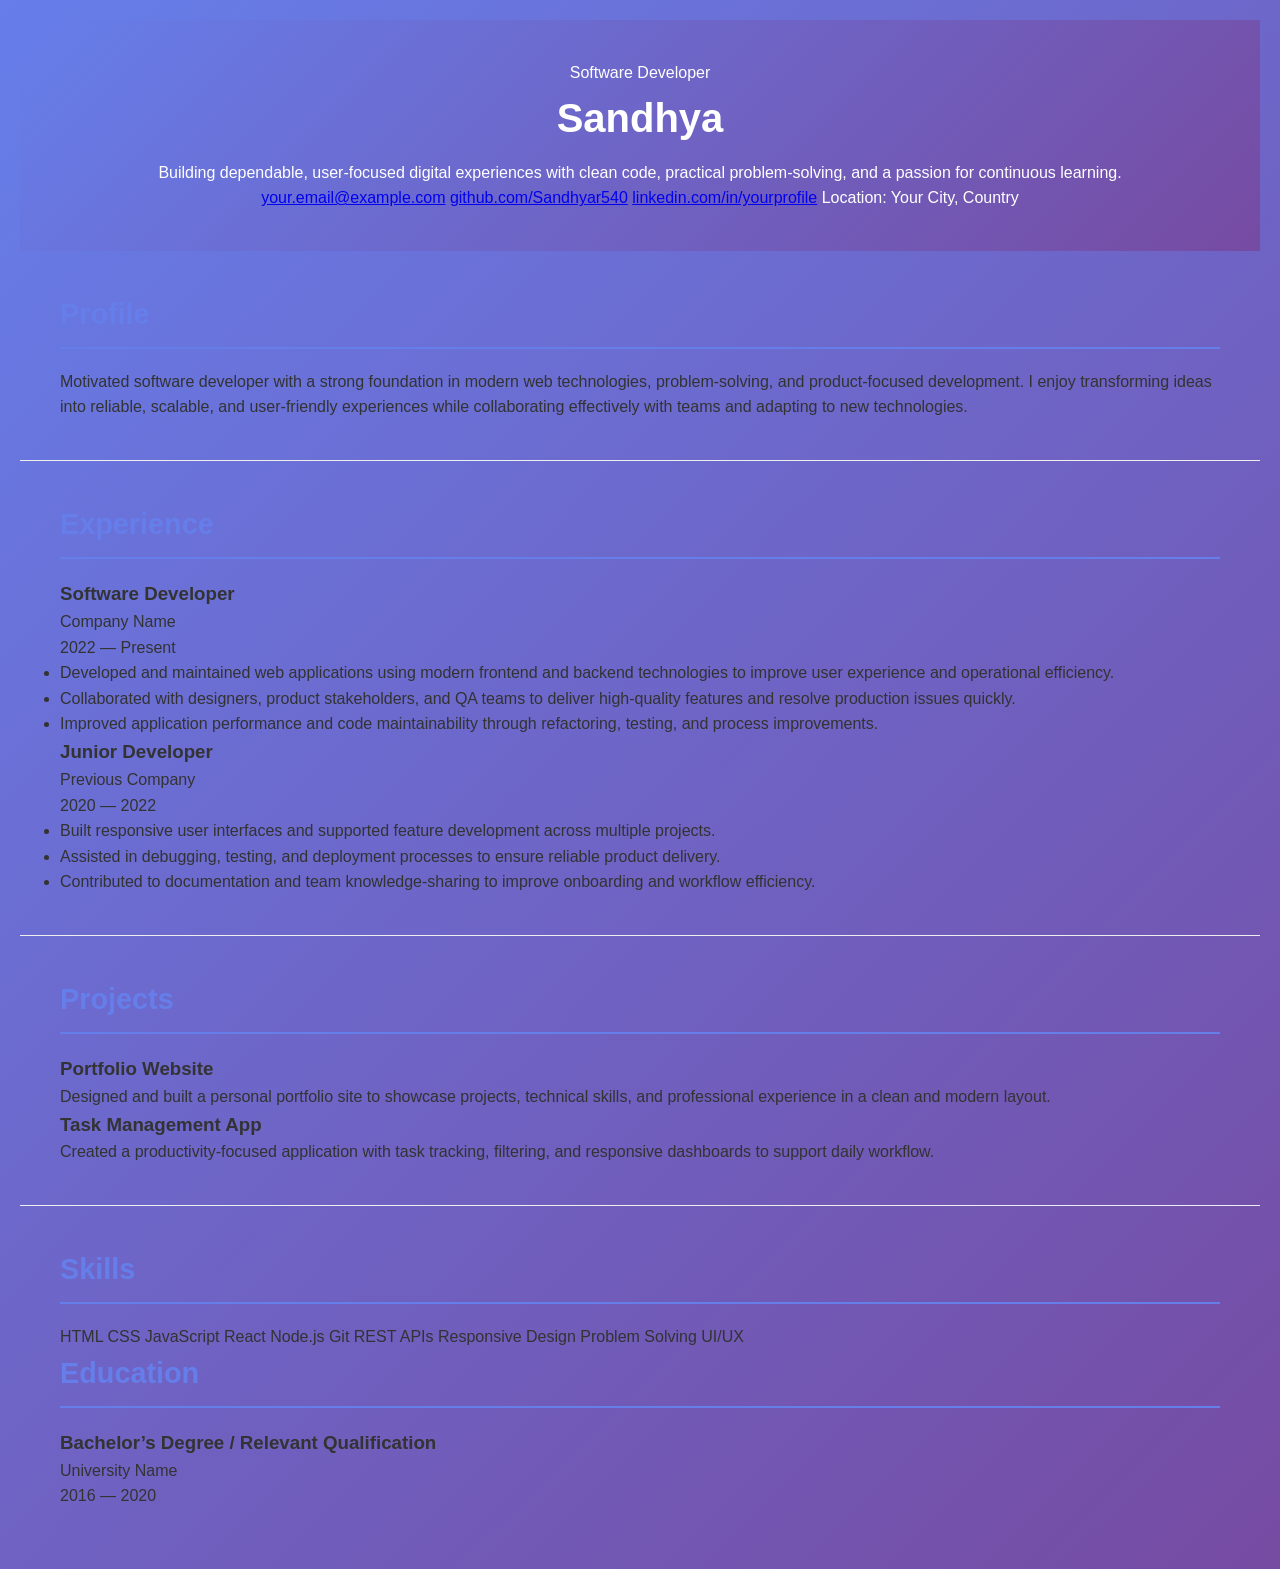
==== index.html @ 4bfd6532 "Create polished GitHub Pages resume homepage" ====
<!DOCTYPE html>
<html lang="en">
  <head>
    <meta charset="UTF-8" />
    <meta name="viewport" content="width=device-width, initial-scale=1.0" />
    <meta
      name="description"
      content="Professional resume for Sandhya - Software Developer"
    />
    <title>Sandhya | Resume</title>
    <link rel="preconnect" href="https://fonts.googleapis.com" />
    <link rel="preconnect" href="https://fonts.gstatic.com" crossorigin />
    <link
      href="https://fonts.googleapis.com/css2?family=Inter:wght@400;500;600;700;800&display=swap"
      rel="stylesheet"
    />
    <link rel="stylesheet" href="styles.css" />
  </head>
  <body>
    <div class="page-shell">
      <header class="hero">
        <div class="hero__content">
          <p class="eyebrow">Software Developer</p>
          <h1>Sandhya</h1>
          <p class="tagline">
            Building dependable, user-focused digital experiences with clean code,
            practical problem-solving, and a passion for continuous learning.
          </p>
        </div>

        <div class="hero__meta">
          <a href="mailto:your.email@example.com">your.email@example.com</a>
          <a href="https://github.com/Sandhyar540" target="_blank" rel="noreferrer">github.com/Sandhyar540</a>
          <a href="https://www.linkedin.com/in/yourprofile" target="_blank" rel="noreferrer">linkedin.com/in/yourprofile</a>
          <span>Location: Your City, Country</span>
        </div>
      </header>

      <main class="resume">
        <section class="section">
          <div class="section__title-wrap">
            <h2>Profile</h2>
          </div>
          <p class="plain-text">
            Motivated software developer with a strong foundation in modern web
            technologies, problem-solving, and product-focused development. I enjoy
            transforming ideas into reliable, scalable, and user-friendly
            experiences while collaborating effectively with teams and adapting to
            new technologies.
          </p>
        </section>

        <section class="section">
          <div class="section__title-wrap">
            <h2>Experience</h2>
          </div>

          <article class="entry">
            <div class="entry__header">
              <div>
                <h3>Software Developer</h3>
                <p class="entry__company">Company Name</p>
              </div>
              <span class="entry__date">2022 — Present</span>
            </div>
            <ul>
              <li>
                Developed and maintained web applications using modern frontend and
                backend technologies to improve user experience and operational
                efficiency.
              </li>
              <li>
                Collaborated with designers, product stakeholders, and QA teams to
                deliver high-quality features and resolve production issues quickly.
              </li>
              <li>
                Improved application performance and code maintainability through
                refactoring, testing, and process improvements.
              </li>
            </ul>
          </article>

          <article class="entry">
            <div class="entry__header">
              <div>
                <h3>Junior Developer</h3>
                <p class="entry__company">Previous Company</p>
              </div>
              <span class="entry__date">2020 — 2022</span>
            </div>
            <ul>
              <li>
                Built responsive user interfaces and supported feature development
                across multiple projects.
              </li>
              <li>
                Assisted in debugging, testing, and deployment processes to ensure
                reliable product delivery.
              </li>
              <li>
                Contributed to documentation and team knowledge-sharing to improve
                onboarding and workflow efficiency.
              </li>
            </ul>
          </article>
        </section>

        <section class="section">
          <div class="section__title-wrap">
            <h2>Projects</h2>
          </div>

          <article class="entry project">
            <div class="entry__header">
              <div>
                <h3>Portfolio Website</h3>
              </div>
            </div>
            <p>
              Designed and built a personal portfolio site to showcase projects,
              technical skills, and professional experience in a clean and modern
              layout.
            </p>
          </article>

          <article class="entry project">
            <div class="entry__header">
              <div>
                <h3>Task Management App</h3>
              </div>
            </div>
            <p>
              Created a productivity-focused application with task tracking,
              filtering, and responsive dashboards to support daily workflow.
            </p>
          </article>
        </section>

        <section class="section two-column">
          <div>
            <div class="section__title-wrap">
              <h2>Skills</h2>
            </div>
            <div class="skill-list">
              <span>HTML</span>
              <span>CSS</span>
              <span>JavaScript</span>
              <span>React</span>
              <span>Node.js</span>
              <span>Git</span>
              <span>REST APIs</span>
              <span>Responsive Design</span>
              <span>Problem Solving</span>
              <span>UI/UX</span>
            </div>
          </div>

          <div>
            <div class="section__title-wrap">
              <h2>Education</h2>
            </div>
            <div class="entry education">
              <h3>Bachelor’s Degree / Relevant Qualification</h3>
              <p class="entry__company">University Name</p>
              <p class="entry__date">2016 — 2020</p>
            </div>
          </div>
        </section>
      </main>
    </div>
  </body>
</html>
---- styles.css ----
/* General Styles */
* {
    margin: 0;
    padding: 0;
    box-sizing: border-box;
}

body {
    font-family: 'Segoe UI', Tahoma, Geneva, Verdana, sans-serif;
    line-height: 1.6;
    color: #333;
    background: linear-gradient(135deg, #667eea 0%, #764ba2 100%);
    min-height: 100vh;
    padding: 20px;
}

.container {
    max-width: 800px;
    margin: 0 auto;
    background: white;
    border-radius: 10px;
    box-shadow: 0 10px 30px rgba(0, 0, 0, 0.3);
    overflow: hidden;
}

/* Header */
header {
    background: linear-gradient(135deg, #667eea 0%, #764ba2 100%);
    color: white;
    padding: 40px;
    text-align: center;
}

header h1 {
    font-size: 2.5em;
    margin-bottom: 10px;
    font-weight: 700;
}

header .subtitle {
    font-size: 1.2em;
    opacity: 0.9;
    margin-bottom: 20px;
}

.contact-info {
    display: flex;
    justify-content: center;
    flex-wrap: wrap;
    gap: 20px;
    font-size: 0.95em;
}

.contact-info p {
    margin: 0;
}

.contact-info a {
    color: white;
    text-decoration: none;
    border-bottom: 1px solid rgba(255, 255, 255, 0.5);
    transition: border-bottom 0.3s;
}

.contact-info a:hover {
    border-bottom: 1px solid white;
}

/* Sections */
.section {
    padding: 40px;
    border-bottom: 1px solid #eee;
}

.section:last-of-type {
    border-bottom: none;
}

.section h2 {
    color: #667eea;
    font-size: 1.8em;
    margin-bottom: 20px;
    padding-bottom: 10px;
    border-bottom: 2px solid #667eea;
}

/* Experience and Education */
.experience-item,
.education-item {
    margin-bottom: 25px;
}

.experience-item h3,
.education-item h3 {
    font-size: 1.3em;
    color: #333;
    margin-bottom: 5px;
}

.company,
.school {
    color: #666;
    font-style: italic;
    margin-bottom: 10px;
}

.experience-item ul {
    margin-left: 20px;
    margin-top: 10px;
}

.experience-item li {
    margin-bottom: 8px;
    color: #555;
}

/* Skills Grid */
.skills-grid {
    display: grid;
    grid-template-columns: repeat(auto-fit, minmax(200px, 1fr));
    gap: 20px;
    margin-top: 20px;
}

.skill {
    background: #f5f5f5;
    padding: 20px;
    border-radius: 8px;
    border-left: 4px solid #667eea;
    transition: transform 0.3s, box-shadow 0.3s;
}

.skill:hover {
    transform: translateY(-5px);
    box-shadow: 0 5px 15px rgba(102, 126, 234, 0.2);
}

.skill h3 {
    color: #667eea;
    font-size: 1.1em;
    margin-bottom: 10px;
}

.skill p {
    color: #666;
    font-size: 0.95em;
}

/* Footer */
footer {
    background: #f5f5f5;
    padding: 20px;
    text-align: center;
    color: #999;
    border-top: 1px solid #eee;
}

/* Responsive Design */
@media (max-width: 600px) {
    header {
        padding: 30px 20px;
    }

    header h1 {
        font-size: 1.8em;
    }

    .contact-info {
        flex-direction: column;
        gap: 10px;
    }

    .section {
        padding: 25px 20px;
    }

    .section h2 {
        font-size: 1.4em;
    }

    .skills-grid {
        grid-template-columns: 1fr;
    }
}
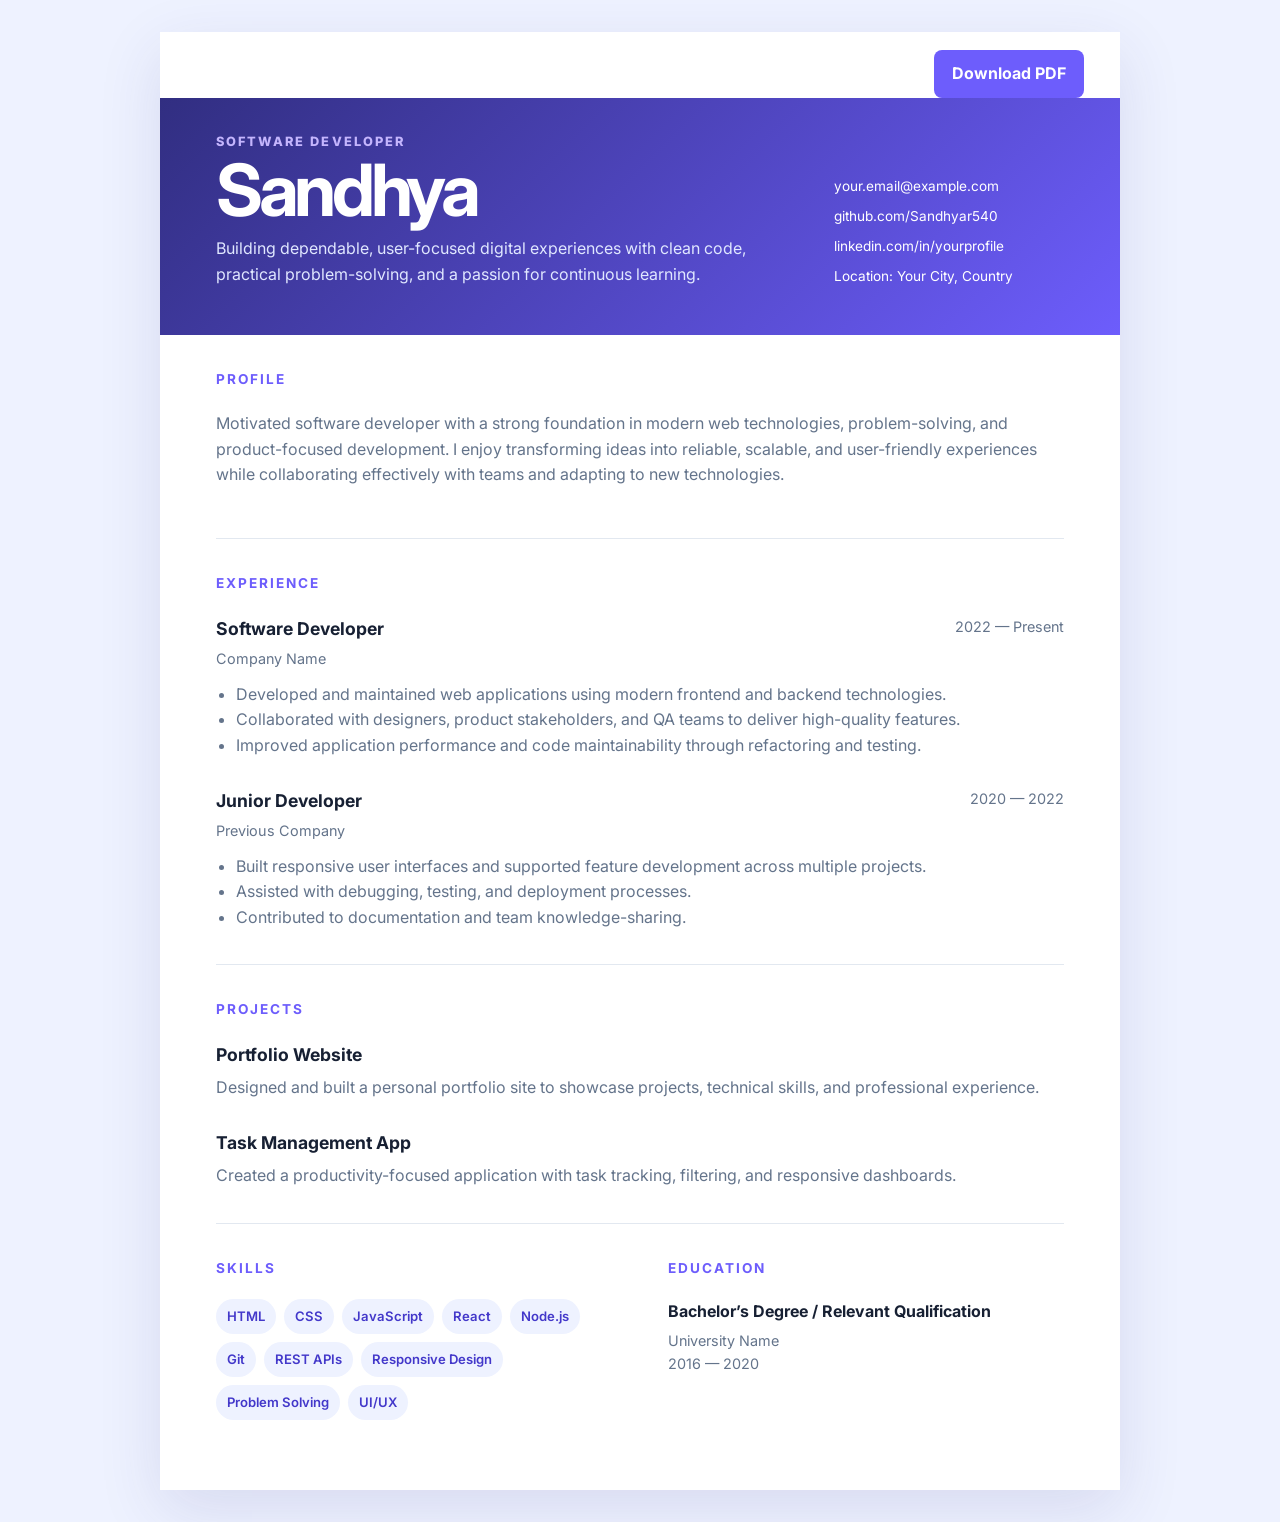
==== commit ecc19fb4: "Add print-to-PDF download button and print stylesheet" ====
--- a/index.html
+++ b/index.html
@@ -3,31 +3,25 @@
   <head>
     <meta charset="UTF-8" />
     <meta name="viewport" content="width=device-width, initial-scale=1.0" />
-    <meta
-      name="description"
-      content="Professional resume for Sandhya - Software Developer"
-    />
+    <meta name="description" content="Professional resume for Sandhya - Software Developer" />
     <title>Sandhya | Resume</title>
     <link rel="preconnect" href="https://fonts.googleapis.com" />
     <link rel="preconnect" href="https://fonts.gstatic.com" crossorigin />
-    <link
-      href="https://fonts.googleapis.com/css2?family=Inter:wght@400;500;600;700;800&display=swap"
-      rel="stylesheet"
-    />
+    <link href="https://fonts.googleapis.com/css2?family=Inter:wght@400;500;600;700;800&display=swap" rel="stylesheet" />
     <link rel="stylesheet" href="styles.css" />
   </head>
   <body>
     <div class="page-shell">
+      <div class="toolbar" aria-label="Resume actions">
+        <button type="button" class="print-button" onclick="window.print()">Download PDF</button>
+      </div>
+
       <header class="hero">
         <div class="hero__content">
           <p class="eyebrow">Software Developer</p>
           <h1>Sandhya</h1>
-          <p class="tagline">
-            Building dependable, user-focused digital experiences with clean code,
-            practical problem-solving, and a passion for continuous learning.
-          </p>
+          <p class="tagline">Building dependable, user-focused digital experiences with clean code, practical problem-solving, and a passion for continuous learning.</p>
         </div>
-
         <div class="hero__meta">
           <a href="mailto:your.email@example.com">your.email@example.com</a>
           <a href="https://github.com/Sandhyar540" target="_blank" rel="noreferrer">github.com/Sandhyar540</a>
@@ -38,133 +32,31 @@
 
       <main class="resume">
         <section class="section">
-          <div class="section__title-wrap">
-            <h2>Profile</h2>
-          </div>
-          <p class="plain-text">
-            Motivated software developer with a strong foundation in modern web
-            technologies, problem-solving, and product-focused development. I enjoy
-            transforming ideas into reliable, scalable, and user-friendly
-            experiences while collaborating effectively with teams and adapting to
-            new technologies.
-          </p>
+          <h2>Profile</h2>
+          <p>Motivated software developer with a strong foundation in modern web technologies, problem-solving, and product-focused development. I enjoy transforming ideas into reliable, scalable, and user-friendly experiences while collaborating effectively with teams and adapting to new technologies.</p>
         </section>
 
         <section class="section">
-          <div class="section__title-wrap">
-            <h2>Experience</h2>
-          </div>
-
+          <h2>Experience</h2>
           <article class="entry">
-            <div class="entry__header">
-              <div>
-                <h3>Software Developer</h3>
-                <p class="entry__company">Company Name</p>
-              </div>
-              <span class="entry__date">2022 — Present</span>
-            </div>
-            <ul>
-              <li>
-                Developed and maintained web applications using modern frontend and
-                backend technologies to improve user experience and operational
-                efficiency.
-              </li>
-              <li>
-                Collaborated with designers, product stakeholders, and QA teams to
-                deliver high-quality features and resolve production issues quickly.
-              </li>
-              <li>
-                Improved application performance and code maintainability through
-                refactoring, testing, and process improvements.
-              </li>
-            </ul>
+            <div class="entry__header"><div><h3>Software Developer</h3><p class="entry__company">Company Name</p></div><span class="entry__date">2022 — Present</span></div>
+            <ul><li>Developed and maintained web applications using modern frontend and backend technologies.</li><li>Collaborated with designers, product stakeholders, and QA teams to deliver high-quality features.</li><li>Improved application performance and code maintainability through refactoring and testing.</li></ul>
           </article>
-
           <article class="entry">
-            <div class="entry__header">
-              <div>
-                <h3>Junior Developer</h3>
-                <p class="entry__company">Previous Company</p>
-              </div>
-              <span class="entry__date">2020 — 2022</span>
-            </div>
-            <ul>
-              <li>
-                Built responsive user interfaces and supported feature development
-                across multiple projects.
-              </li>
-              <li>
-                Assisted in debugging, testing, and deployment processes to ensure
-                reliable product delivery.
-              </li>
-              <li>
-                Contributed to documentation and team knowledge-sharing to improve
-                onboarding and workflow efficiency.
-              </li>
-            </ul>
+            <div class="entry__header"><div><h3>Junior Developer</h3><p class="entry__company">Previous Company</p></div><span class="entry__date">2020 — 2022</span></div>
+            <ul><li>Built responsive user interfaces and supported feature development across multiple projects.</li><li>Assisted with debugging, testing, and deployment processes.</li><li>Contributed to documentation and team knowledge-sharing.</li></ul>
           </article>
         </section>
 
         <section class="section">
-          <div class="section__title-wrap">
-            <h2>Projects</h2>
-          </div>
-
-          <article class="entry project">
-            <div class="entry__header">
-              <div>
-                <h3>Portfolio Website</h3>
-              </div>
-            </div>
-            <p>
-              Designed and built a personal portfolio site to showcase projects,
-              technical skills, and professional experience in a clean and modern
-              layout.
-            </p>
-          </article>
-
-          <article class="entry project">
-            <div class="entry__header">
-              <div>
-                <h3>Task Management App</h3>
-              </div>
-            </div>
-            <p>
-              Created a productivity-focused application with task tracking,
-              filtering, and responsive dashboards to support daily workflow.
-            </p>
-          </article>
+          <h2>Projects</h2>
+          <article class="entry project"><h3>Portfolio Website</h3><p>Designed and built a personal portfolio site to showcase projects, technical skills, and professional experience.</p></article>
+          <article class="entry project"><h3>Task Management App</h3><p>Created a productivity-focused application with task tracking, filtering, and responsive dashboards.</p></article>
         </section>
 
         <section class="section two-column">
-          <div>
-            <div class="section__title-wrap">
-              <h2>Skills</h2>
-            </div>
-            <div class="skill-list">
-              <span>HTML</span>
-              <span>CSS</span>
-              <span>JavaScript</span>
-              <span>React</span>
-              <span>Node.js</span>
-              <span>Git</span>
-              <span>REST APIs</span>
-              <span>Responsive Design</span>
-              <span>Problem Solving</span>
-              <span>UI/UX</span>
-            </div>
-          </div>
-
-          <div>
-            <div class="section__title-wrap">
-              <h2>Education</h2>
-            </div>
-            <div class="entry education">
-              <h3>Bachelor’s Degree / Relevant Qualification</h3>
-              <p class="entry__company">University Name</p>
-              <p class="entry__date">2016 — 2020</p>
-            </div>
-          </div>
+          <div><h2>Skills</h2><div class="skill-list"><span>HTML</span><span>CSS</span><span>JavaScript</span><span>React</span><span>Node.js</span><span>Git</span><span>REST APIs</span><span>Responsive Design</span><span>Problem Solving</span><span>UI/UX</span></div></div>
+          <div><h2>Education</h2><div class="entry education"><h3>Bachelor’s Degree / Relevant Qualification</h3><p class="entry__company">University Name</p><p class="entry__date">2016 — 2020</p></div></div>
         </section>
       </main>
     </div>
--- a/styles.css
+++ b/styles.css
@@ -1,184 +1,31 @@
-/* General Styles */
-* {
-    margin: 0;
-    padding: 0;
-    box-sizing: border-box;
-}
-
-body {
-    font-family: 'Segoe UI', Tahoma, Geneva, Verdana, sans-serif;
-    line-height: 1.6;
-    color: #333;
-    background: linear-gradient(135deg, #667eea 0%, #764ba2 100%);
-    min-height: 100vh;
-    padding: 20px;
-}
-
-.container {
-    max-width: 800px;
-    margin: 0 auto;
-    background: white;
-    border-radius: 10px;
-    box-shadow: 0 10px 30px rgba(0, 0, 0, 0.3);
-    overflow: hidden;
-}
-
-/* Header */
-header {
-    background: linear-gradient(135deg, #667eea 0%, #764ba2 100%);
-    color: white;
-    padding: 40px;
-    text-align: center;
-}
-
-header h1 {
-    font-size: 2.5em;
-    margin-bottom: 10px;
-    font-weight: 700;
-}
-
-header .subtitle {
-    font-size: 1.2em;
-    opacity: 0.9;
-    margin-bottom: 20px;
-}
-
-.contact-info {
-    display: flex;
-    justify-content: center;
-    flex-wrap: wrap;
-    gap: 20px;
-    font-size: 0.95em;
-}
-
-.contact-info p {
-    margin: 0;
-}
-
-.contact-info a {
-    color: white;
-    text-decoration: none;
-    border-bottom: 1px solid rgba(255, 255, 255, 0.5);
-    transition: border-bottom 0.3s;
-}
-
-.contact-info a:hover {
-    border-bottom: 1px solid white;
-}
-
-/* Sections */
-.section {
-    padding: 40px;
-    border-bottom: 1px solid #eee;
-}
-
-.section:last-of-type {
-    border-bottom: none;
-}
-
-.section h2 {
-    color: #667eea;
-    font-size: 1.8em;
-    margin-bottom: 20px;
-    padding-bottom: 10px;
-    border-bottom: 2px solid #667eea;
-}
-
-/* Experience and Education */
-.experience-item,
-.education-item {
-    margin-bottom: 25px;
-}
-
-.experience-item h3,
-.education-item h3 {
-    font-size: 1.3em;
-    color: #333;
-    margin-bottom: 5px;
-}
-
-.company,
-.school {
-    color: #666;
-    font-style: italic;
-    margin-bottom: 10px;
-}
-
-.experience-item ul {
-    margin-left: 20px;
-    margin-top: 10px;
-}
-
-.experience-item li {
-    margin-bottom: 8px;
-    color: #555;
-}
-
-/* Skills Grid */
-.skills-grid {
-    display: grid;
-    grid-template-columns: repeat(auto-fit, minmax(200px, 1fr));
-    gap: 20px;
-    margin-top: 20px;
-}
-
-.skill {
-    background: #f5f5f5;
-    padding: 20px;
-    border-radius: 8px;
-    border-left: 4px solid #667eea;
-    transition: transform 0.3s, box-shadow 0.3s;
-}
-
-.skill:hover {
-    transform: translateY(-5px);
-    box-shadow: 0 5px 15px rgba(102, 126, 234, 0.2);
-}
-
-.skill h3 {
-    color: #667eea;
-    font-size: 1.1em;
-    margin-bottom: 10px;
-}
-
-.skill p {
-    color: #666;
-    font-size: 0.95em;
-}
-
-/* Footer */
-footer {
-    background: #f5f5f5;
-    padding: 20px;
-    text-align: center;
-    color: #999;
-    border-top: 1px solid #eee;
-}
-
-/* Responsive Design */
-@media (max-width: 600px) {
-    header {
-        padding: 30px 20px;
-    }
-
-    header h1 {
-        font-size: 1.8em;
-    }
-
-    .contact-info {
-        flex-direction: column;
-        gap: 10px;
-    }
-
-    .section {
-        padding: 25px 20px;
-    }
-
-    .section h2 {
-        font-size: 1.4em;
-    }
-
-    .skills-grid {
-        grid-template-columns: 1fr;
-    }
-}
+* { box-sizing: border-box; }
+:root { --ink: #172033; --muted: #64748b; --accent: #6d5dfc; --line: #e2e8f0; }
+body { margin: 0; padding: 32px 16px; color: var(--ink); background: #eef2ff; font-family: Inter, Arial, sans-serif; line-height: 1.6; }
+.page-shell { max-width: 960px; margin: auto; background: #fff; box-shadow: 0 20px 60px #312e811f; }
+.toolbar { display: flex; justify-content: flex-end; padding: 18px 36px 0; }
+.print-button { border: 0; border-radius: 8px; padding: 11px 18px; color: #fff; background: var(--accent); font: inherit; font-weight: 700; cursor: pointer; }
+.print-button:hover { background: #5848e8; }
+.hero { display: flex; justify-content: space-between; gap: 32px; padding: 34px 56px 48px; color: #fff; background: linear-gradient(135deg, #312e81, #6d5dfc); }
+.hero h1 { margin: 2px 0 10px; font-size: clamp(2.4rem, 7vw, 4.5rem); line-height: 1; letter-spacing: -.06em; }
+.eyebrow { margin: 0; color: #c4b5fd; font-size: .8rem; font-weight: 800; letter-spacing: .16em; text-transform: uppercase; }
+.tagline { max-width: 570px; margin: 0; color: #e0e7ff; }
+.hero__meta { display: grid; align-content: end; gap: 8px; min-width: 230px; font-size: .85rem; }
+.hero__meta a { color: #fff; text-decoration: none; }
+.resume { padding: 0 56px 36px; }
+.section { padding: 34px 0; border-bottom: 1px solid var(--line); }
+.section h2 { margin: 0 0 20px; color: var(--accent); font-size: .85rem; letter-spacing: .15em; text-transform: uppercase; }
+.section p { color: var(--muted); }
+.entry { margin: 0 0 28px; }
+.entry:last-child { margin-bottom: 0; }
+.entry__header { display: flex; justify-content: space-between; gap: 20px; }
+.entry h3 { margin: 0 0 4px; font-size: 1.1rem; }
+.entry__company, .entry__date { margin: 0; color: var(--muted); font-size: .9rem; }
+.entry__date { white-space: nowrap; }
+.entry ul { margin: 12px 0 0; padding-left: 20px; color: var(--muted); }
+.project p { margin: 6px 0 0; }
+.two-column { display: grid; grid-template-columns: 1fr 1fr; gap: 56px; border-bottom: 0; }
+.skill-list { display: flex; flex-wrap: wrap; gap: 8px; }
+.skill-list span { padding: 7px 11px; border-radius: 999px; color: #4338ca; background: #eef2ff; font-size: .82rem; font-weight: 600; }
+.education h3 { font-size: 1rem; }
+@media (max-width: 680px) { body { padding: 0; } .toolbar { padding: 16px 20px 0; } .hero { display: block; padding: 28px 20px 36px; } .hero__meta { margin-top: 24px; } .resume { padding: 0 20px 24px; } .two-column { grid-template-columns: 1fr; gap: 28px; } .entry__header { display: block; } .entry__date { display: block; margin-top: 4px; } }
+@media print { body { padding: 0; background: #fff; } .page-shell { box-shadow: none; max-width: none; } .toolbar { display: none; } .hero { padding-top: 34px; } a { color: inherit; text-decoration: none; } }
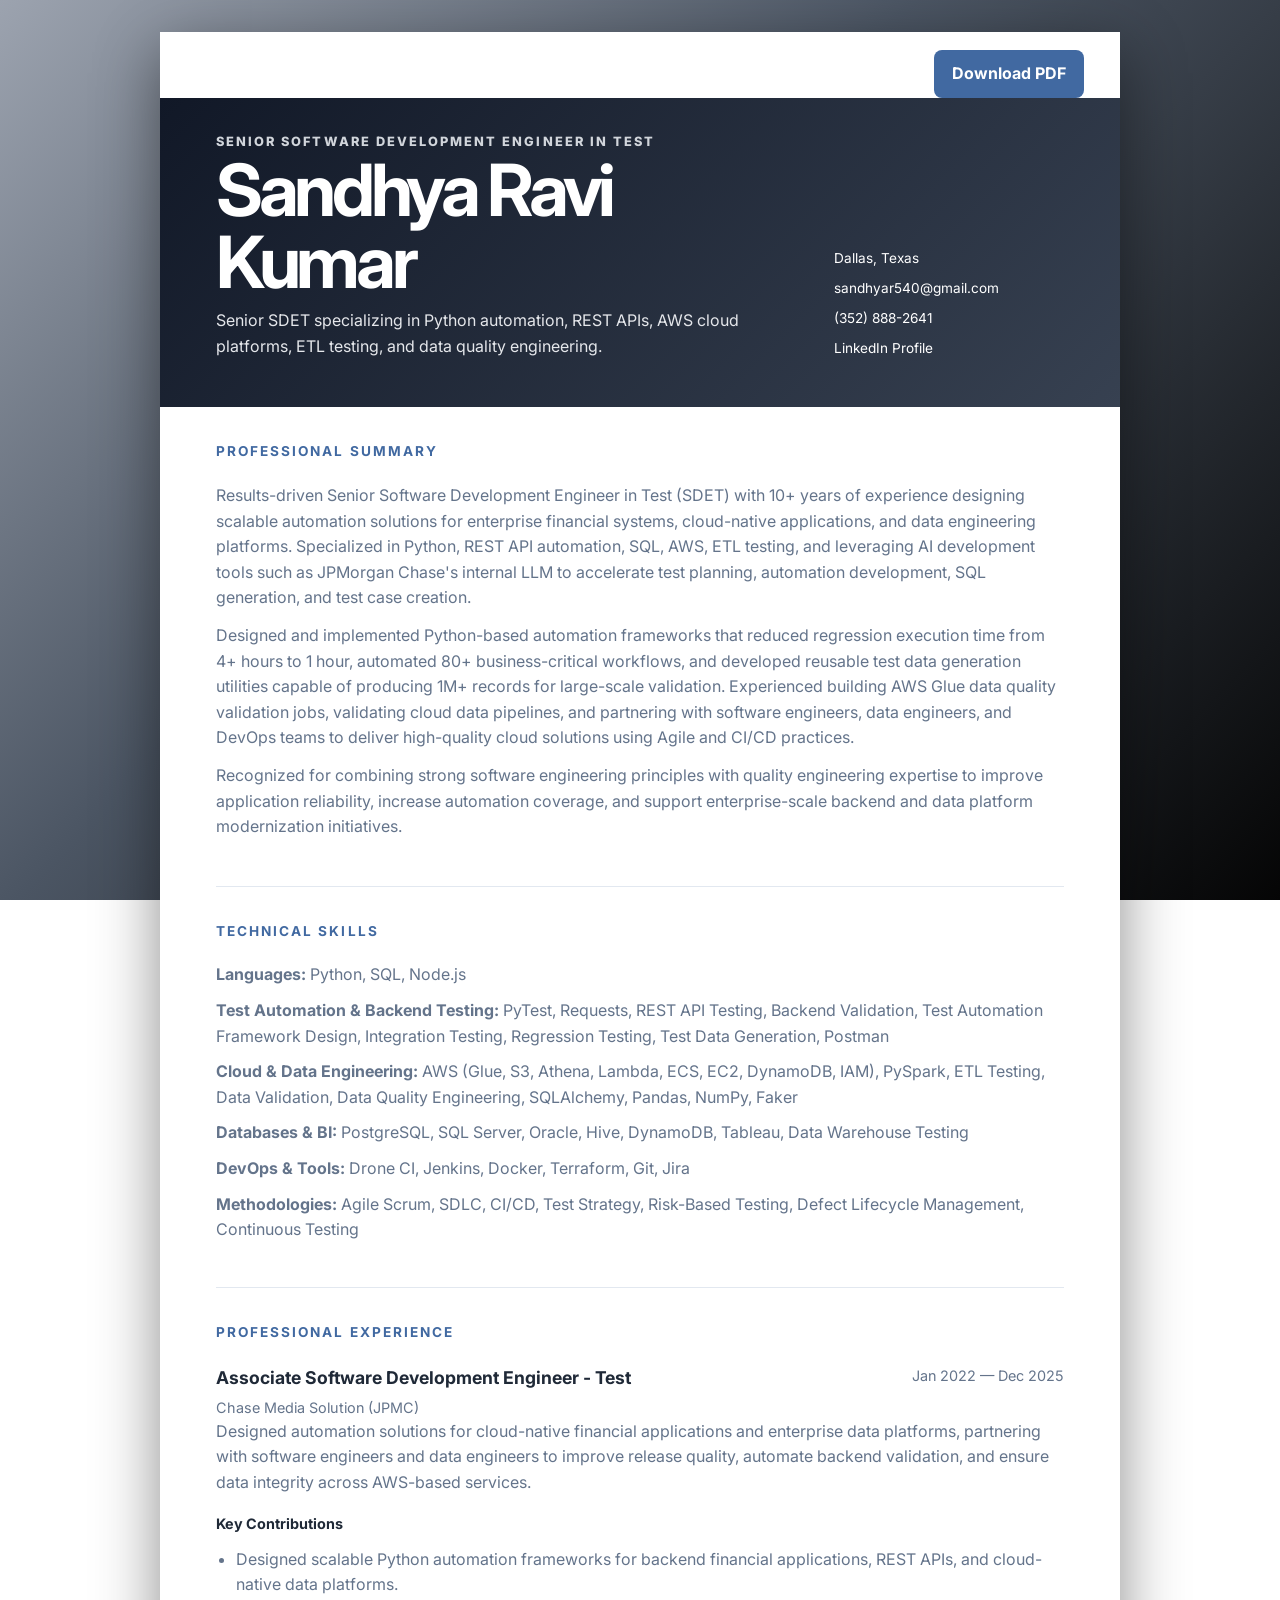
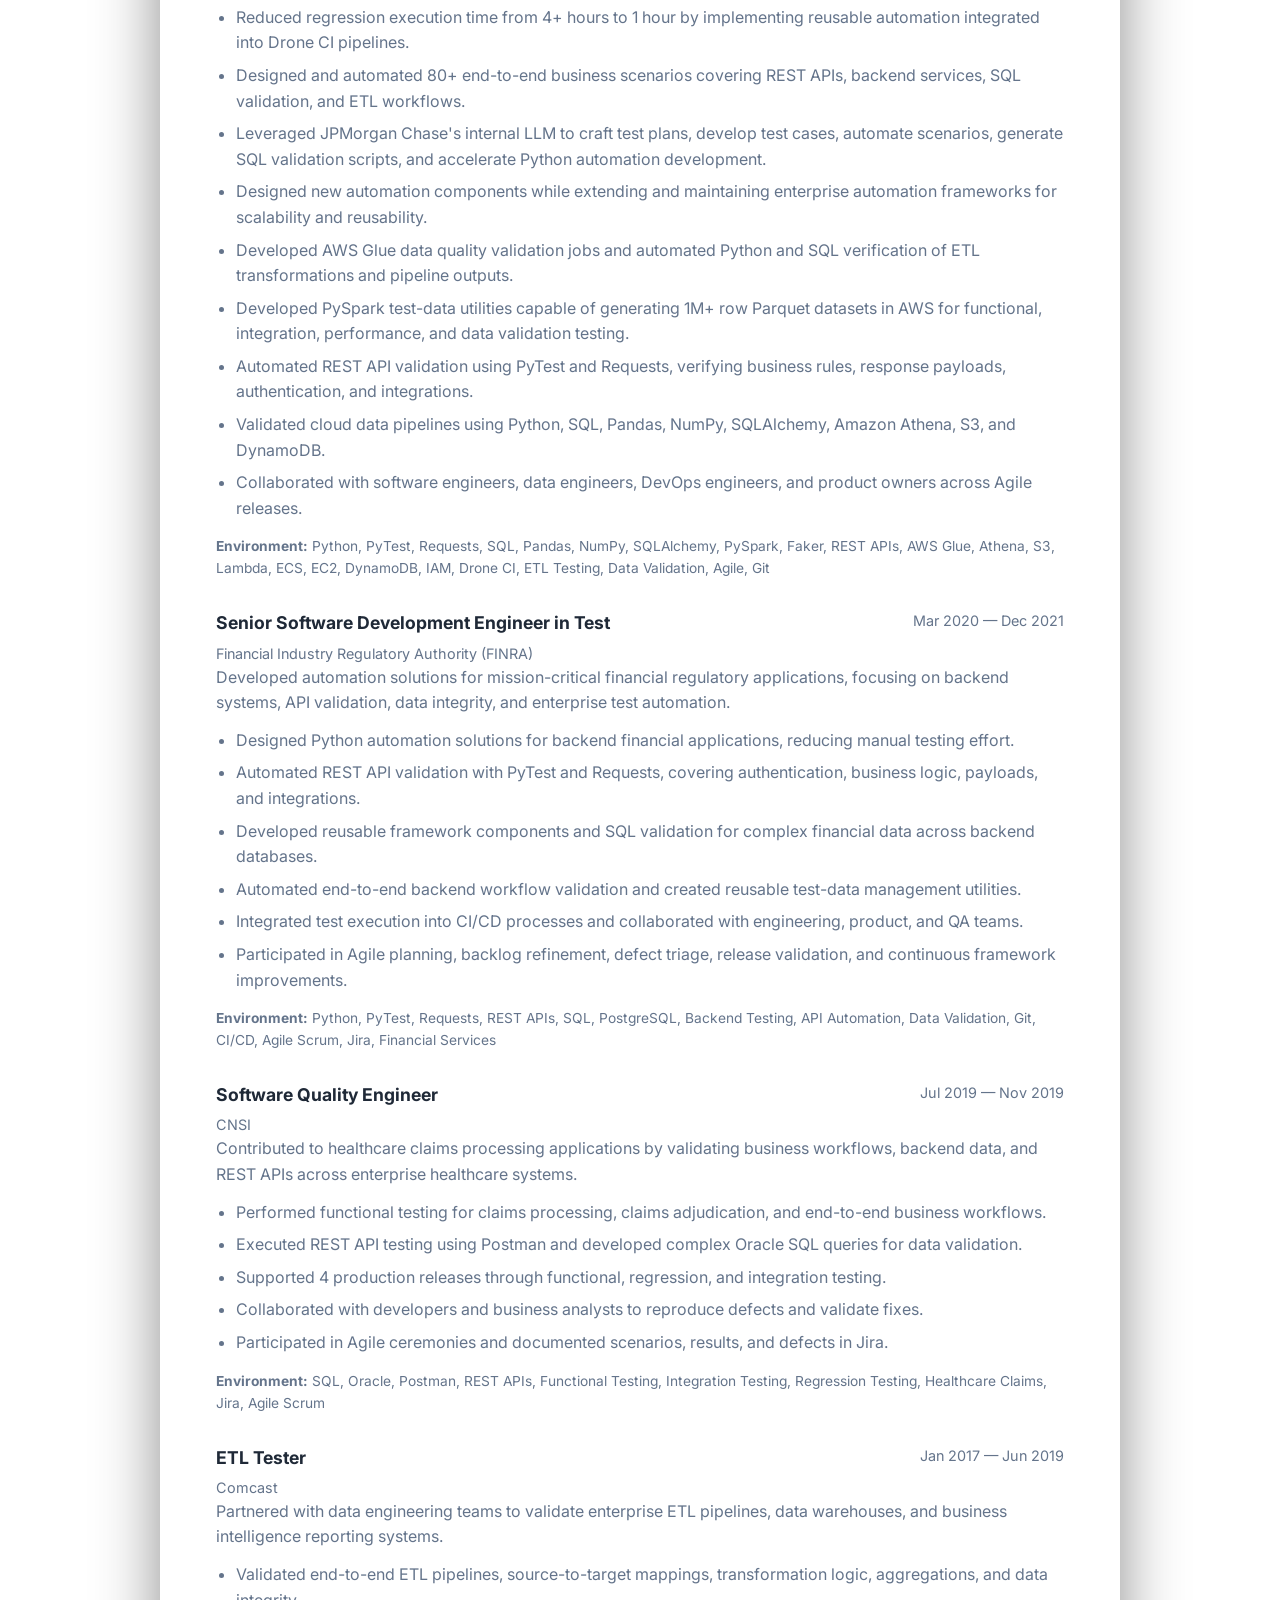
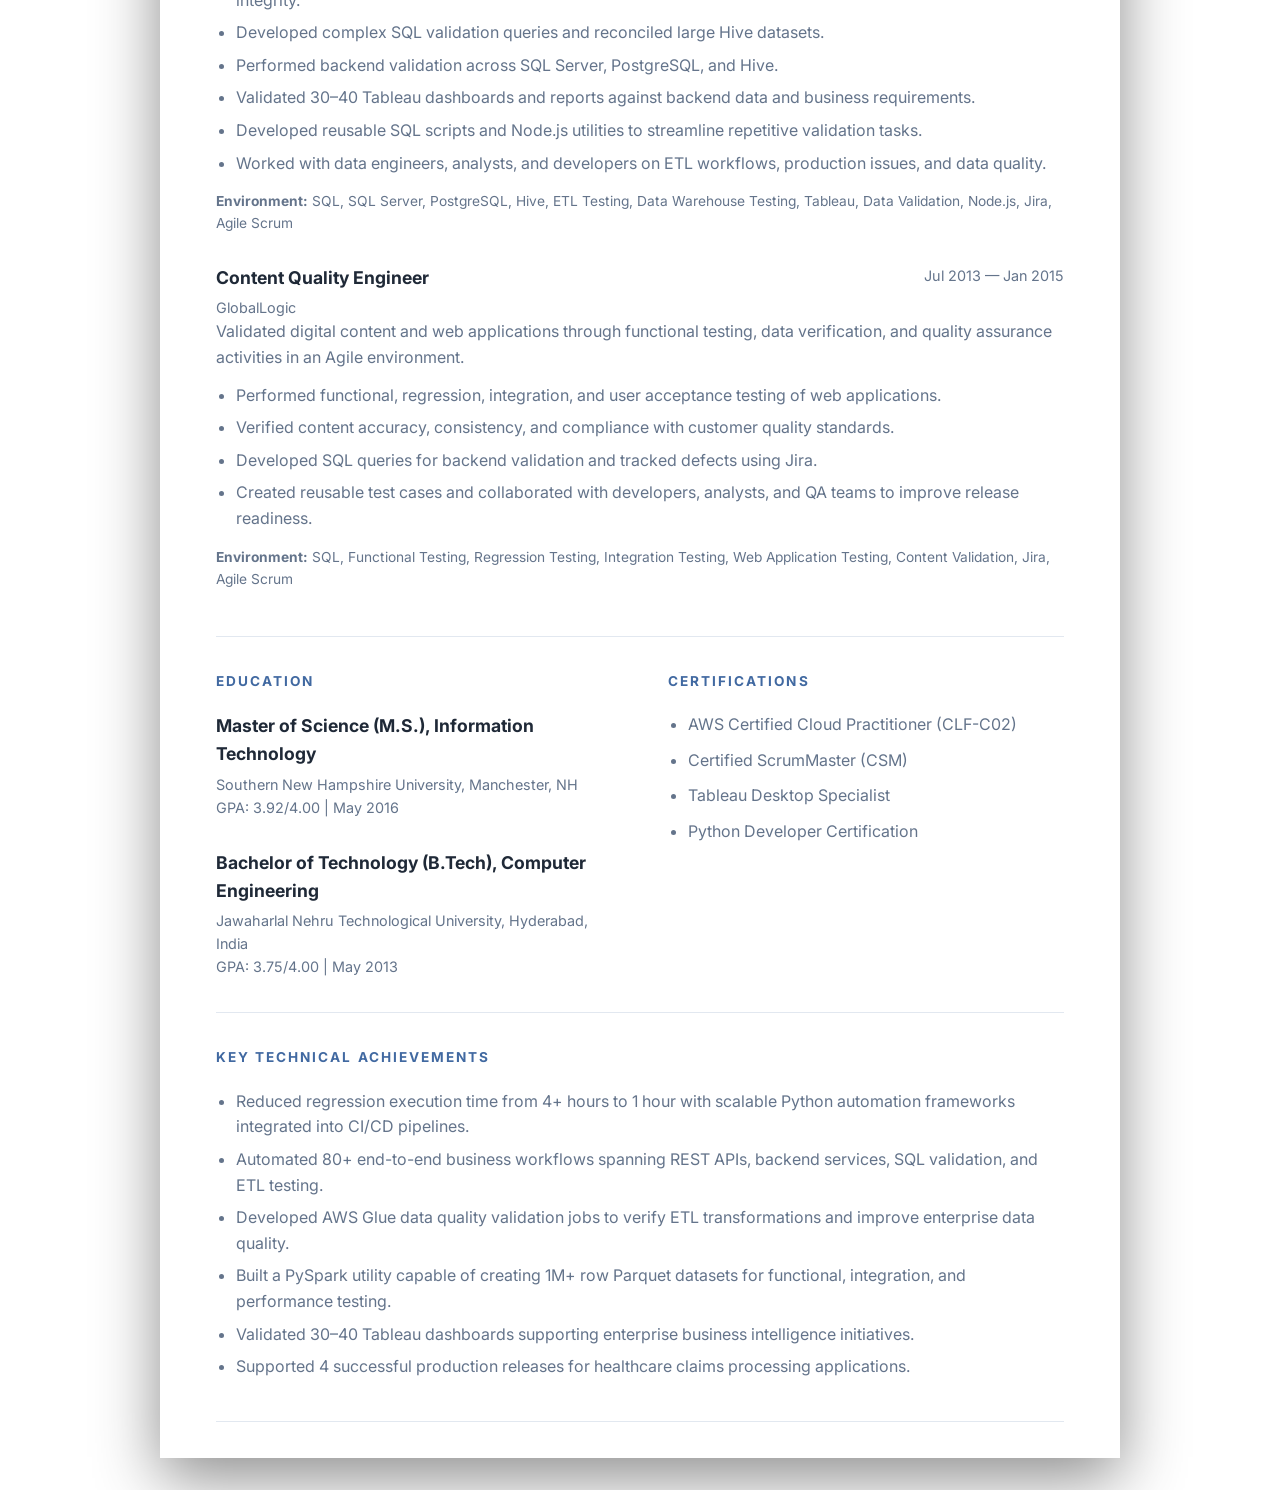
==== commit 051fc592: "Update resume page with Sandhya Ravi Kumar professional resume" ====
--- a/index.html
+++ b/index.html
@@ -1,64 +1,53 @@
 <!DOCTYPE html>
 <html lang="en">
-  <head>
-    <meta charset="UTF-8" />
-    <meta name="viewport" content="width=device-width, initial-scale=1.0" />
-    <meta name="description" content="Professional resume for Sandhya - Software Developer" />
-    <title>Sandhya | Resume</title>
-    <link rel="preconnect" href="https://fonts.googleapis.com" />
-    <link rel="preconnect" href="https://fonts.gstatic.com" crossorigin />
-    <link href="https://fonts.googleapis.com/css2?family=Inter:wght@400;500;600;700;800&display=swap" rel="stylesheet" />
-    <link rel="stylesheet" href="styles.css" />
-  </head>
-  <body>
-    <div class="page-shell">
-      <div class="toolbar" aria-label="Resume actions">
-        <button type="button" class="print-button" onclick="window.print()">Download PDF</button>
+<head>
+  <meta charset="UTF-8">
+  <meta name="viewport" content="width=device-width, initial-scale=1.0">
+  <meta name="description" content="Resume of Sandhya Ravi Kumar, Senior SDET">
+  <title>Sandhya Ravi Kumar | Senior SDET</title>
+  <link rel="preconnect" href="https://fonts.googleapis.com">
+  <link rel="preconnect" href="https://fonts.gstatic.com" crossorigin>
+  <link href="https://fonts.googleapis.com/css2?family=Inter:wght@400;500;600;700;800&display=swap" rel="stylesheet">
+  <link rel="stylesheet" href="styles.css">
+</head>
+<body>
+  <div class="page-shell">
+    <div class="toolbar"><button class="print-button" type="button" onclick="window.print()">Download PDF</button></div>
+    <header class="hero">
+      <div class="hero__content">
+        <p class="eyebrow">Senior Software Development Engineer in Test</p>
+        <h1>Sandhya Ravi Kumar</h1>
+        <p class="tagline">Senior SDET specializing in Python automation, REST APIs, AWS cloud platforms, ETL testing, and data quality engineering.</p>
       </div>
+      <div class="hero__meta">
+        <span>Dallas, Texas</span>
+        <a href="mailto:sandhyar540@gmail.com">sandhyar540@gmail.com</a>
+        <a href="tel:+13528882641">(352) 888-2641</a>
+        <a href="https://linkedin.com/in/sandhya-ravi-kumar-10b9b96a" target="_blank" rel="noreferrer">LinkedIn Profile</a>
+      </div>
+    </header>
 
-      <header class="hero">
-        <div class="hero__content">
-          <p class="eyebrow">Software Developer</p>
-          <h1>Sandhya</h1>
-          <p class="tagline">Building dependable, user-focused digital experiences with clean code, practical problem-solving, and a passion for continuous learning.</p>
-        </div>
-        <div class="hero__meta">
-          <a href="mailto:your.email@example.com">your.email@example.com</a>
-          <a href="https://github.com/Sandhyar540" target="_blank" rel="noreferrer">github.com/Sandhyar540</a>
-          <a href="https://www.linkedin.com/in/yourprofile" target="_blank" rel="noreferrer">linkedin.com/in/yourprofile</a>
-          <span>Location: Your City, Country</span>
-        </div>
-      </header>
+    <main class="resume">
+      <section class="section"><h2>Professional Summary</h2><p>Results-driven Senior Software Development Engineer in Test (SDET) with 10+ years of experience designing scalable automation solutions for enterprise financial systems, cloud-native applications, and data engineering platforms. Specialized in Python, REST API automation, SQL, AWS, ETL testing, and leveraging AI development tools such as JPMorgan Chase's internal LLM to accelerate test planning, automation development, SQL generation, and test case creation.</p><p>Designed and implemented Python-based automation frameworks that reduced regression execution time from 4+ hours to 1 hour, automated 80+ business-critical workflows, and developed reusable test data generation utilities capable of producing 1M+ records for large-scale validation. Experienced building AWS Glue data quality validation jobs, validating cloud data pipelines, and partnering with software engineers, data engineers, and DevOps teams to deliver high-quality cloud solutions using Agile and CI/CD practices.</p><p>Recognized for combining strong software engineering principles with quality engineering expertise to improve application reliability, increase automation coverage, and support enterprise-scale backend and data platform modernization initiatives.</p></section>
 
-      <main class="resume">
-        <section class="section">
-          <h2>Profile</h2>
-          <p>Motivated software developer with a strong foundation in modern web technologies, problem-solving, and product-focused development. I enjoy transforming ideas into reliable, scalable, and user-friendly experiences while collaborating effectively with teams and adapting to new technologies.</p>
-        </section>
+      <section class="section"><h2>Technical Skills</h2><div class="skills-detail"><p><strong>Languages:</strong> Python, SQL, Node.js</p><p><strong>Test Automation &amp; Backend Testing:</strong> PyTest, Requests, REST API Testing, Backend Validation, Test Automation Framework Design, Integration Testing, Regression Testing, Test Data Generation, Postman</p><p><strong>Cloud &amp; Data Engineering:</strong> AWS (Glue, S3, Athena, Lambda, ECS, EC2, DynamoDB, IAM), PySpark, ETL Testing, Data Validation, Data Quality Engineering, SQLAlchemy, Pandas, NumPy, Faker</p><p><strong>Databases &amp; BI:</strong> PostgreSQL, SQL Server, Oracle, Hive, DynamoDB, Tableau, Data Warehouse Testing</p><p><strong>DevOps &amp; Tools:</strong> Drone CI, Jenkins, Docker, Terraform, Git, Jira</p><p><strong>Methodologies:</strong> Agile Scrum, SDLC, CI/CD, Test Strategy, Risk-Based Testing, Defect Lifecycle Management, Continuous Testing</p></div></section>
 
-        <section class="section">
-          <h2>Experience</h2>
-          <article class="entry">
-            <div class="entry__header"><div><h3>Software Developer</h3><p class="entry__company">Company Name</p></div><span class="entry__date">2022 — Present</span></div>
-            <ul><li>Developed and maintained web applications using modern frontend and backend technologies.</li><li>Collaborated with designers, product stakeholders, and QA teams to deliver high-quality features.</li><li>Improved application performance and code maintainability through refactoring and testing.</li></ul>
-          </article>
-          <article class="entry">
-            <div class="entry__header"><div><h3>Junior Developer</h3><p class="entry__company">Previous Company</p></div><span class="entry__date">2020 — 2022</span></div>
-            <ul><li>Built responsive user interfaces and supported feature development across multiple projects.</li><li>Assisted with debugging, testing, and deployment processes.</li><li>Contributed to documentation and team knowledge-sharing.</li></ul>
-          </article>
-        </section>
+      <section class="section"><h2>Professional Experience</h2>
+        <article class="entry"><div class="entry__header"><div><h3>Associate Software Development Engineer - Test</h3><p class="entry__company">Chase Media Solution (JPMC)</p></div><span class="entry__date">Jan 2022 — Dec 2025</span></div><p>Designed automation solutions for cloud-native financial applications and enterprise data platforms, partnering with software engineers and data engineers to improve release quality, automate backend validation, and ensure data integrity across AWS-based services.</p><h4>Key Contributions</h4><ul><li>Designed scalable Python automation frameworks for backend financial applications, REST APIs, and cloud-native data platforms.</li><li>Reduced regression execution time from 4+ hours to 1 hour by implementing reusable automation integrated into Drone CI pipelines.</li><li>Designed and automated 80+ end-to-end business scenarios covering REST APIs, backend services, SQL validation, and ETL workflows.</li><li>Leveraged JPMorgan Chase's internal LLM to craft test plans, develop test cases, automate scenarios, generate SQL validation scripts, and accelerate Python automation development.</li><li>Designed new automation components while extending and maintaining enterprise automation frameworks for scalability and reusability.</li><li>Developed AWS Glue data quality validation jobs and automated Python and SQL verification of ETL transformations and pipeline outputs.</li><li>Developed PySpark test-data utilities capable of generating 1M+ row Parquet datasets in AWS for functional, integration, performance, and data validation testing.</li><li>Automated REST API validation using PyTest and Requests, verifying business rules, response payloads, authentication, and integrations.</li><li>Validated cloud data pipelines using Python, SQL, Pandas, NumPy, SQLAlchemy, Amazon Athena, S3, and DynamoDB.</li><li>Collaborated with software engineers, data engineers, DevOps engineers, and product owners across Agile releases.</li></ul><p class="environment"><strong>Environment:</strong> Python, PyTest, Requests, SQL, Pandas, NumPy, SQLAlchemy, PySpark, Faker, REST APIs, AWS Glue, Athena, S3, Lambda, ECS, EC2, DynamoDB, IAM, Drone CI, ETL Testing, Data Validation, Agile, Git</p></article>
 
-        <section class="section">
-          <h2>Projects</h2>
-          <article class="entry project"><h3>Portfolio Website</h3><p>Designed and built a personal portfolio site to showcase projects, technical skills, and professional experience.</p></article>
-          <article class="entry project"><h3>Task Management App</h3><p>Created a productivity-focused application with task tracking, filtering, and responsive dashboards.</p></article>
-        </section>
+        <article class="entry"><div class="entry__header"><div><h3>Senior Software Development Engineer in Test</h3><p class="entry__company">Financial Industry Regulatory Authority (FINRA)</p></div><span class="entry__date">Mar 2020 — Dec 2021</span></div><p>Developed automation solutions for mission-critical financial regulatory applications, focusing on backend systems, API validation, data integrity, and enterprise test automation.</p><ul><li>Designed Python automation solutions for backend financial applications, reducing manual testing effort.</li><li>Automated REST API validation with PyTest and Requests, covering authentication, business logic, payloads, and integrations.</li><li>Developed reusable framework components and SQL validation for complex financial data across backend databases.</li><li>Automated end-to-end backend workflow validation and created reusable test-data management utilities.</li><li>Integrated test execution into CI/CD processes and collaborated with engineering, product, and QA teams.</li><li>Participated in Agile planning, backlog refinement, defect triage, release validation, and continuous framework improvements.</li></ul><p class="environment"><strong>Environment:</strong> Python, PyTest, Requests, REST APIs, SQL, PostgreSQL, Backend Testing, API Automation, Data Validation, Git, CI/CD, Agile Scrum, Jira, Financial Services</p></article>
 
-        <section class="section two-column">
-          <div><h2>Skills</h2><div class="skill-list"><span>HTML</span><span>CSS</span><span>JavaScript</span><span>React</span><span>Node.js</span><span>Git</span><span>REST APIs</span><span>Responsive Design</span><span>Problem Solving</span><span>UI/UX</span></div></div>
-          <div><h2>Education</h2><div class="entry education"><h3>Bachelor’s Degree / Relevant Qualification</h3><p class="entry__company">University Name</p><p class="entry__date">2016 — 2020</p></div></div>
-        </section>
-      </main>
-    </div>
-  </body>
+        <article class="entry"><div class="entry__header"><div><h3>Software Quality Engineer</h3><p class="entry__company">CNSI</p></div><span class="entry__date">Jul 2019 — Nov 2019</span></div><p>Contributed to healthcare claims processing applications by validating business workflows, backend data, and REST APIs across enterprise healthcare systems.</p><ul><li>Performed functional testing for claims processing, claims adjudication, and end-to-end business workflows.</li><li>Executed REST API testing using Postman and developed complex Oracle SQL queries for data validation.</li><li>Supported 4 production releases through functional, regression, and integration testing.</li><li>Collaborated with developers and business analysts to reproduce defects and validate fixes.</li><li>Participated in Agile ceremonies and documented scenarios, results, and defects in Jira.</li></ul><p class="environment"><strong>Environment:</strong> SQL, Oracle, Postman, REST APIs, Functional Testing, Integration Testing, Regression Testing, Healthcare Claims, Jira, Agile Scrum</p></article>
+
+        <article class="entry"><div class="entry__header"><div><h3>ETL Tester</h3><p class="entry__company">Comcast</p></div><span class="entry__date">Jan 2017 — Jun 2019</span></div><p>Partnered with data engineering teams to validate enterprise ETL pipelines, data warehouses, and business intelligence reporting systems.</p><ul><li>Validated end-to-end ETL pipelines, source-to-target mappings, transformation logic, aggregations, and data integrity.</li><li>Developed complex SQL validation queries and reconciled large Hive datasets.</li><li>Performed backend validation across SQL Server, PostgreSQL, and Hive.</li><li>Validated 30–40 Tableau dashboards and reports against backend data and business requirements.</li><li>Developed reusable SQL scripts and Node.js utilities to streamline repetitive validation tasks.</li><li>Worked with data engineers, analysts, and developers on ETL workflows, production issues, and data quality.</li></ul><p class="environment"><strong>Environment:</strong> SQL, SQL Server, PostgreSQL, Hive, ETL Testing, Data Warehouse Testing, Tableau, Data Validation, Node.js, Jira, Agile Scrum</p></article>
+
+        <article class="entry"><div class="entry__header"><div><h3>Content Quality Engineer</h3><p class="entry__company">GlobalLogic</p></div><span class="entry__date">Jul 2013 — Jan 2015</span></div><p>Validated digital content and web applications through functional testing, data verification, and quality assurance activities in an Agile environment.</p><ul><li>Performed functional, regression, integration, and user acceptance testing of web applications.</li><li>Verified content accuracy, consistency, and compliance with customer quality standards.</li><li>Developed SQL queries for backend validation and tracked defects using Jira.</li><li>Created reusable test cases and collaborated with developers, analysts, and QA teams to improve release readiness.</li></ul><p class="environment"><strong>Environment:</strong> SQL, Functional Testing, Regression Testing, Integration Testing, Web Application Testing, Content Validation, Jira, Agile Scrum</p></article>
+      </section>
+
+      <section class="section two-column"><div><h2>Education</h2><div class="entry"><h3>Master of Science (M.S.), Information Technology</h3><p class="entry__company">Southern New Hampshire University, Manchester, NH</p><p class="entry__date">GPA: 3.92/4.00 | May 2016</p></div><div class="entry"><h3>Bachelor of Technology (B.Tech), Computer Engineering</h3><p class="entry__company">Jawaharlal Nehru Technological University, Hyderabad, India</p><p class="entry__date">GPA: 3.75/4.00 | May 2013</p></div></div><div><h2>Certifications</h2><ul class="compact-list"><li>AWS Certified Cloud Practitioner (CLF-C02)</li><li>Certified ScrumMaster (CSM)</li><li>Tableau Desktop Specialist</li><li>Python Developer Certification</li></ul></div></section>
+
+      <section class="section"><h2>Key Technical Achievements</h2><ul><li>Reduced regression execution time from 4+ hours to 1 hour with scalable Python automation frameworks integrated into CI/CD pipelines.</li><li>Automated 80+ end-to-end business workflows spanning REST APIs, backend services, SQL validation, and ETL testing.</li><li>Developed AWS Glue data quality validation jobs to verify ETL transformations and improve enterprise data quality.</li><li>Built a PySpark utility capable of creating 1M+ row Parquet datasets for functional, integration, and performance testing.</li><li>Validated 30–40 Tableau dashboards supporting enterprise business intelligence initiatives.</li><li>Supported 4 successful production releases for healthcare claims processing applications.</li></ul></section>
+    </main>
+  </div>
+</body>
 </html>
--- a/styles.css
+++ b/styles.css
@@ -1,31 +1,34 @@
 * { box-sizing: border-box; }
-:root { --ink: #172033; --muted: #64748b; --accent: #6d5dfc; --line: #e2e8f0; }
-body { margin: 0; padding: 32px 16px; color: var(--ink); background: #eef2ff; font-family: Inter, Arial, sans-serif; line-height: 1.6; }
-.page-shell { max-width: 960px; margin: auto; background: #fff; box-shadow: 0 20px 60px #312e811f; }
+:root { --ink: #1f2937; --muted: #64748b; --accent: #4169a1; --line: #e2e8f0; }
+body { margin: 0; padding: 32px 16px; color: var(--ink); background: linear-gradient(135deg, #9ca3af 0%, #4b5563 42%, #050505 100%); background-attachment: fixed; font-family: Inter, Arial, sans-serif; line-height: 1.6; }
+.page-shell { max-width: 960px; margin: auto; background: #fff; box-shadow: 0 20px 60px rgba(0, 0, 0, .45); }
 .toolbar { display: flex; justify-content: flex-end; padding: 18px 36px 0; }
 .print-button { border: 0; border-radius: 8px; padding: 11px 18px; color: #fff; background: var(--accent); font: inherit; font-weight: 700; cursor: pointer; }
-.print-button:hover { background: #5848e8; }
-.hero { display: flex; justify-content: space-between; gap: 32px; padding: 34px 56px 48px; color: #fff; background: linear-gradient(135deg, #312e81, #6d5dfc); }
+.print-button:hover { background: #345786; }
+.hero { display: flex; justify-content: space-between; gap: 32px; padding: 34px 56px 48px; color: #fff; background: linear-gradient(135deg, #111827, #374151); }
 .hero h1 { margin: 2px 0 10px; font-size: clamp(2.4rem, 7vw, 4.5rem); line-height: 1; letter-spacing: -.06em; }
-.eyebrow { margin: 0; color: #c4b5fd; font-size: .8rem; font-weight: 800; letter-spacing: .16em; text-transform: uppercase; }
-.tagline { max-width: 570px; margin: 0; color: #e0e7ff; }
+.eyebrow { margin: 0; color: #d1d5db; font-size: .8rem; font-weight: 800; letter-spacing: .16em; text-transform: uppercase; }
+.tagline { max-width: 570px; margin: 0; color: #e5e7eb; }
 .hero__meta { display: grid; align-content: end; gap: 8px; min-width: 230px; font-size: .85rem; }
 .hero__meta a { color: #fff; text-decoration: none; }
 .resume { padding: 0 56px 36px; }
 .section { padding: 34px 0; border-bottom: 1px solid var(--line); }
 .section h2 { margin: 0 0 20px; color: var(--accent); font-size: .85rem; letter-spacing: .15em; text-transform: uppercase; }
-.section p { color: var(--muted); }
-.entry { margin: 0 0 28px; }
+.section p, .section li { color: var(--muted); }
+.section p { margin: 0 0 12px; }
+.entry { margin: 0 0 30px; break-inside: avoid; }
 .entry:last-child { margin-bottom: 0; }
 .entry__header { display: flex; justify-content: space-between; gap: 20px; }
 .entry h3 { margin: 0 0 4px; font-size: 1.1rem; }
-.entry__company, .entry__date { margin: 0; color: var(--muted); font-size: .9rem; }
+.entry h4 { margin: 16px 0 6px; color: var(--ink); font-size: .9rem; }
+.entry__company, .entry__date { margin: 0 !important; color: var(--muted); font-size: .9rem; }
 .entry__date { white-space: nowrap; }
-.entry ul { margin: 12px 0 0; padding-left: 20px; color: var(--muted); }
-.project p { margin: 6px 0 0; }
-.two-column { display: grid; grid-template-columns: 1fr 1fr; gap: 56px; border-bottom: 0; }
-.skill-list { display: flex; flex-wrap: wrap; gap: 8px; }
-.skill-list span { padding: 7px 11px; border-radius: 999px; color: #4338ca; background: #eef2ff; font-size: .82rem; font-weight: 600; }
-.education h3 { font-size: 1rem; }
+.entry ul, .section > ul { margin: 12px 0 0; padding-left: 20px; }
+.entry li, .section > ul li { margin-bottom: 7px; }
+.environment { margin-top: 14px !important; font-size: .86rem; }
+.skills-detail p { margin-bottom: 10px; }
+.two-column { display: grid; grid-template-columns: 1fr 1fr; gap: 56px; }
+.compact-list { margin: 0; padding-left: 20px; }
+.compact-list li { margin-bottom: 10px; }
 @media (max-width: 680px) { body { padding: 0; } .toolbar { padding: 16px 20px 0; } .hero { display: block; padding: 28px 20px 36px; } .hero__meta { margin-top: 24px; } .resume { padding: 0 20px 24px; } .two-column { grid-template-columns: 1fr; gap: 28px; } .entry__header { display: block; } .entry__date { display: block; margin-top: 4px; } }
 @media print { body { padding: 0; background: #fff; } .page-shell { box-shadow: none; max-width: none; } .toolbar { display: none; } .hero { padding-top: 34px; } a { color: inherit; text-decoration: none; } }
